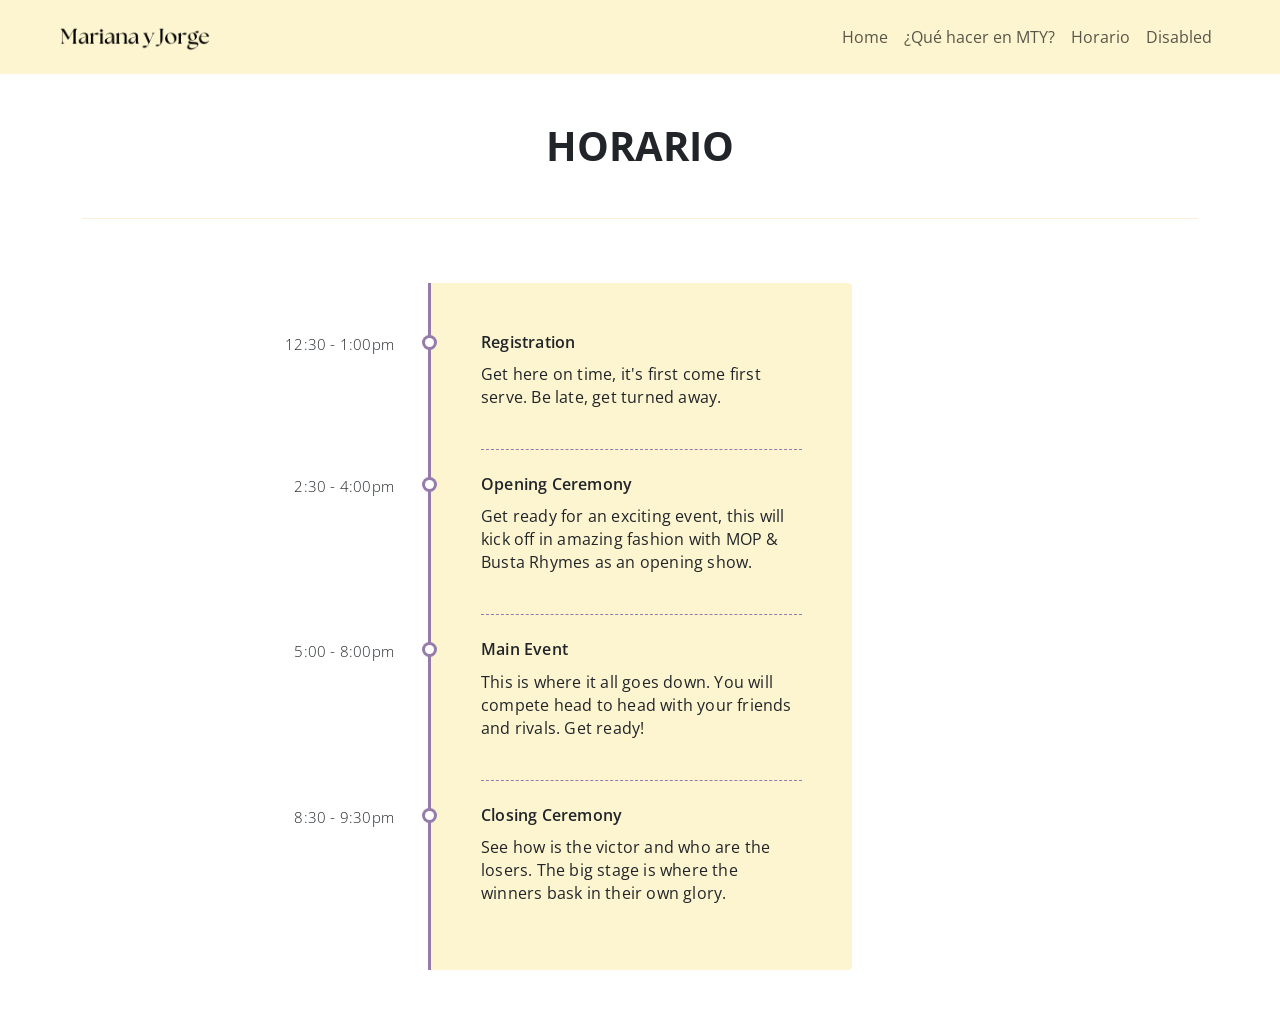
==== horario.html @ 175ff764 "Main draft" ====
<!doctype html>
<html lang="en">
  <head>
    <meta charset="utf-8">
    <meta name="viewport" content="width=device-width, initial-scale=1">
    <title>Mariana & Jorge</title>
    <link href="https://cdn.jsdelivr.net/npm/bootstrap@5.3.3/dist/css/bootstrap.min.css" rel="stylesheet" integrity="sha384-QWTKZyjpPEjISv5WaRU9OFeRpok6YctnYmDr5pNlyT2bRjXh0JMhjY6hW+ALEwIH" crossorigin="anonymous">
    <link rel="preconnect" href="https://fonts.googleapis.com">
    <link rel="preconnect" href="https://fonts.gstatic.com" crossorigin>
    <link href="https://fonts.googleapis.com/css2?family=Open+Sans:ital,wght@0,300..800;1,300..800&display=swap" rel="stylesheet">
    <style>
        .timeline {
            border-left: 3px solid #967caa;
            border-bottom-right-radius: 4px;
            border-top-right-radius: 4px;
            background: #fdf5d0;
            margin: 0 auto;
            letter-spacing: 0.2px;
            position: relative;
            line-height: 1.4em;
            font-size: 1.03em;
            padding: 50px;
            list-style: none;
            text-align: left;
            max-width: 40%;
        }

        @media (max-width: 767px) {
            .timeline {
                max-width: 98%;
                padding: 25px;
            }
        }

        .timeline h1 {
            font-weight: 300;
            font-size: 1.4em;
        }

        .timeline h2,
        .timeline h3 {
            font-weight: 600;
            font-size: 1rem;
            margin-bottom: 10px;
        }

        .timeline .event {
            border-bottom: 1px dashed #967caa;
            padding-bottom: 25px;
            margin-bottom: 25px;
            position: relative;
        }

        @media (max-width: 767px) {
            .timeline .event {
                padding-top: 30px;
            }
        }

        .timeline .event:last-of-type {
            padding-bottom: 0;
            margin-bottom: 0;
            border: none;
        }

        .timeline .event:before,
        .timeline .event:after {
            position: absolute;
            display: block;
            top: 0;
        }

        .timeline .event:before {
            left: -207px;
            content: attr(data-date);
            text-align: right;
            font-weight: 100;
            font-size: 0.9em;
            min-width: 120px;
        }

        @media (max-width: 767px) {
            .timeline .event:before {
                left: 0px;
                text-align: left;
            }
        }

        .timeline .event:after {
            -webkit-box-shadow: 0 0 0 3px #967caa;
            box-shadow: 0 0 0 3px #967caa;
            left: -55.8px;
            background: #fff;
            border-radius: 50%;
            height: 9px;
            width: 9px;
            content: "";
            top: 5px;
        }

        @media (max-width: 767px) {
            .timeline .event:after {
                left: -31.8px;
            }
        }

        .rtl .timeline {
            border-left: 0;
            text-align: right;
            border-bottom-right-radius: 0;
            border-top-right-radius: 0;
            border-bottom-left-radius: 4px;
            border-top-left-radius: 4px;
            border-right: 3px solid #727cf5;
        }

        .rtl .timeline .event::before {
            left: 0;
            right: -170px;
        }

        .rtl .timeline .event::after {
            left: 0;
            right: -55.8px;
        }
    </style>

  </head>

  <body style="font-family: 'Open Sans', serif;">
    <nav class="navbar navbar-expand-lg px-5 py-3 mb-5" style="background-color: #fdf5d0;">
        <div class="container-fluid">
            <a class="navbar-brand" href="index.html">
            <img src="img/logo.png" width="150px" class="ml-5">
          </a>
          <button class="navbar-toggler" type="button" data-bs-toggle="collapse" data-bs-target="#navbarNavAltMarkup" aria-controls="navbarNavAltMarkup" aria-expanded="false" aria-label="Toggle navigation">
            <span class="navbar-toggler-icon"></span>
          </button>
          <div class="collapse navbar-collapse justify-content-end" id="navbarNavAltMarkup">
            <div class="navbar-nav">
                <a class="nav-link" aria-current="page" href="index.html">Home</a>
                <a class="nav-link" href="quehacer.html">¿Qué hacer en MTY?</a>
                <a class="nav-link" href="horario.html">Horario</a>
                <a class="nav-link" aria-disabled="true">Disabled</a>
              </div>
          </div>
        </div>
    </nav>
    
    <div class="container text-center">
        <h1 style="text-transform: uppercase; font-family: 'Open Sans', serif; font-weight: 700;" class="mb-4">HORARIO</h1>
        <hr class="my-5" style="color: #f4c55f">

        <div class="container mb-5">
            <div class="row">
                <div class="col-md-12">
                    <div class="card" style="border: none;">
                        <div class="card-body">
                            <div id="content">
                                <ul class="timeline">
                                    <li class="event" data-date="12:30 - 1:00pm">
                                        <h3>Registration</h3>
                                        <p>Get here on time, it's first come first serve. Be late, get turned away.</p>
                                    </li>
                                    <li class="event" data-date="2:30 - 4:00pm">
                                        <h3>Opening Ceremony</h3>
                                        <p>Get ready for an exciting event, this will kick off in amazing fashion with MOP &amp; Busta Rhymes as an opening show.</p>
                                    </li>
                                    <li class="event" data-date="5:00 - 8:00pm">
                                        <h3>Main Event</h3>
                                        <p>This is where it all goes down. You will compete head to head with your friends and rivals. Get ready!</p>
                                    </li>
                                    <li class="event" data-date="8:30 - 9:30pm">
                                        <h3>Closing Ceremony</h3>
                                        <p>See how is the victor and who are the losers. The big stage is where the winners bask in their own glory.</p>
                                    </li>
                                </ul>
                            </div>
                        </div>
                    </div>
                </div>
            </div>
        </div>

  
    
    <script src="https://cdn.jsdelivr.net/npm/bootstrap@5.3.3/dist/js/bootstrap.bundle.min.js" integrity="sha384-YvpcrYf0tY3lHB60NNkmXc5s9fDVZLESaAA55NDzOxhy9GkcIdslK1eN7N6jIeHz" crossorigin="anonymous"></script>
    <script src="index.js"></script>
    </body>
</html>
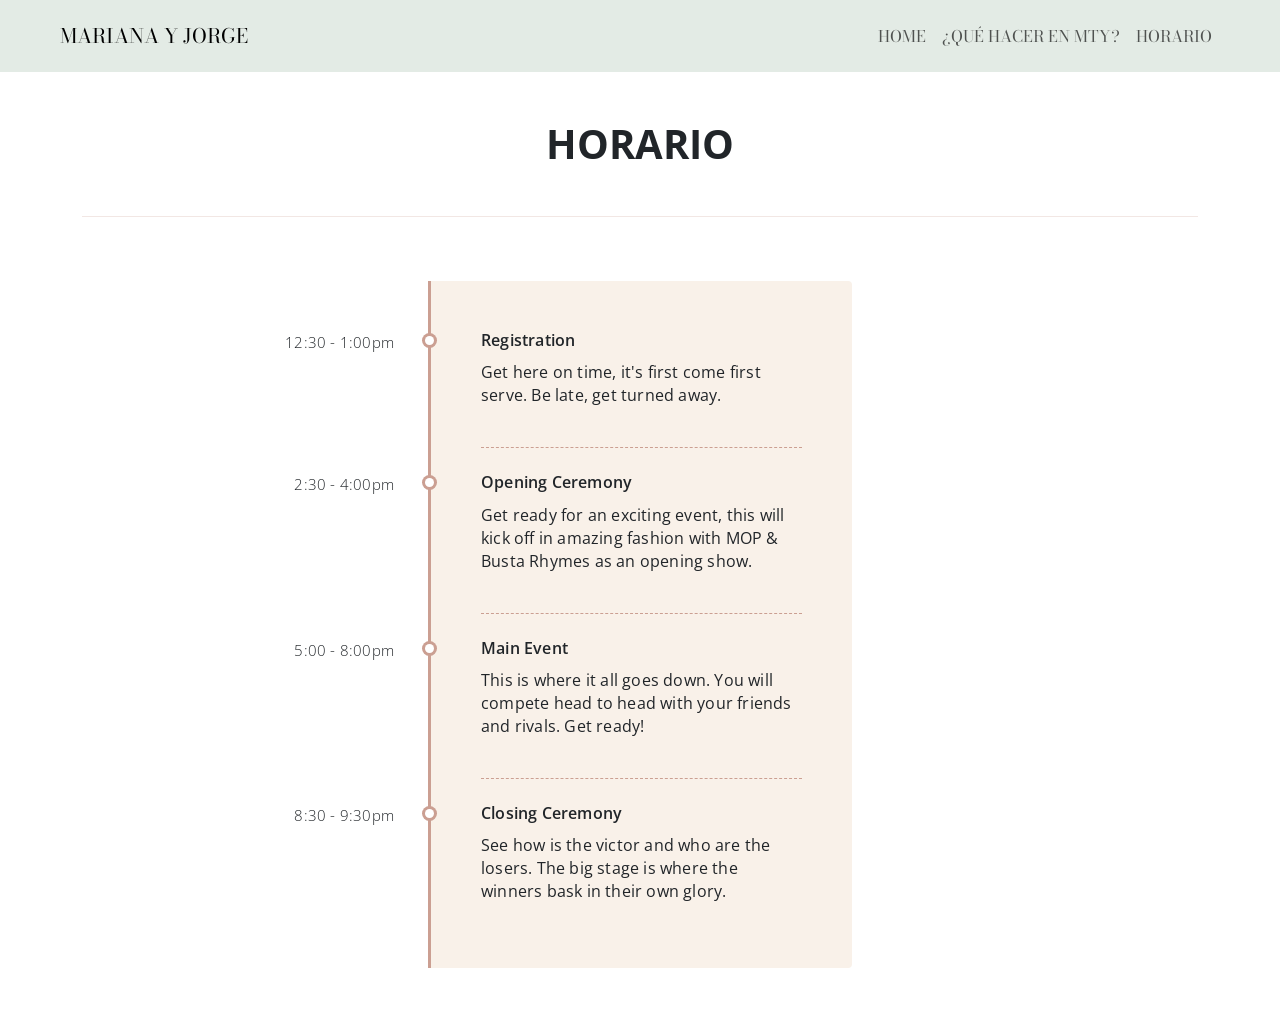
==== commit 28d5c274: "V1" ====
--- a/horario.html
+++ b/horario.html
@@ -8,12 +8,14 @@
     <link rel="preconnect" href="https://fonts.googleapis.com">
     <link rel="preconnect" href="https://fonts.gstatic.com" crossorigin>
     <link href="https://fonts.googleapis.com/css2?family=Open+Sans:ital,wght@0,300..800;1,300..800&display=swap" rel="stylesheet">
+    <link rel="preconnect" href="https://fonts.googleapis.com">
+    <link href="https://fonts.googleapis.com/css2?family=Bodoni+Moda:ital,opsz,wght@0,6..96,400..900;1,6..96,400..900&display=swap" rel="stylesheet">
     <style>
         .timeline {
-            border-left: 3px solid #967caa;
+            border-left: 3px solid #cb9f92;
             border-bottom-right-radius: 4px;
             border-top-right-radius: 4px;
-            background: #fdf5d0;
+            background: #f9f1e9;
             margin: 0 auto;
             letter-spacing: 0.2px;
             position: relative;
@@ -45,7 +47,7 @@
         }
 
         .timeline .event {
-            border-bottom: 1px dashed #967caa;
+            border-bottom: 1px dashed #cb9f92;
             padding-bottom: 25px;
             margin-bottom: 25px;
             position: relative;
@@ -87,8 +89,8 @@
         }
 
         .timeline .event:after {
-            -webkit-box-shadow: 0 0 0 3px #967caa;
-            box-shadow: 0 0 0 3px #967caa;
+            -webkit-box-shadow: 0 0 0 3px #cb9f92;
+            box-shadow: 0 0 0 3px #cb9f92;
             left: -55.8px;
             background: #fff;
             border-radius: 50%;
@@ -111,7 +113,7 @@
             border-top-right-radius: 0;
             border-bottom-left-radius: 4px;
             border-top-left-radius: 4px;
-            border-right: 3px solid #727cf5;
+            border-right: 3px solid #cb9f92;
         }
 
         .rtl .timeline .event::before {
@@ -128,20 +130,19 @@
   </head>
 
   <body style="font-family: 'Open Sans', serif;">
-    <nav class="navbar navbar-expand-lg px-5 py-3 mb-5" style="background-color: #fdf5d0;">
+    <nav class="navbar navbar-expand-lg px-5 py-3 mb-5" style="background-color: #e3ebe5;">
         <div class="container-fluid">
             <a class="navbar-brand" href="index.html">
-            <img src="img/logo.png" width="150px" class="ml-5">
-          </a>
+                <span style="font-family: 'Bodoni Moda', serif;">MARIANA Y JORGE</span>
+            </a>
           <button class="navbar-toggler" type="button" data-bs-toggle="collapse" data-bs-target="#navbarNavAltMarkup" aria-controls="navbarNavAltMarkup" aria-expanded="false" aria-label="Toggle navigation">
             <span class="navbar-toggler-icon"></span>
           </button>
-          <div class="collapse navbar-collapse justify-content-end" id="navbarNavAltMarkup">
+          <div class="collapse navbar-collapse justify-content-end" id="navbarNavAltMarkup" style="font-family: 'Bodoni Moda', serif; text-transform: uppercase;">
             <div class="navbar-nav">
                 <a class="nav-link" aria-current="page" href="index.html">Home</a>
                 <a class="nav-link" href="quehacer.html">¿Qué hacer en MTY?</a>
                 <a class="nav-link" href="horario.html">Horario</a>
-                <a class="nav-link" aria-disabled="true">Disabled</a>
               </div>
           </div>
         </div>
@@ -149,7 +150,7 @@
     
     <div class="container text-center">
         <h1 style="text-transform: uppercase; font-family: 'Open Sans', serif; font-weight: 700;" class="mb-4">HORARIO</h1>
-        <hr class="my-5" style="color: #f4c55f">
+        <hr class="my-5" style="color: #cb9f92">
 
         <div class="container mb-5">
             <div class="row">
